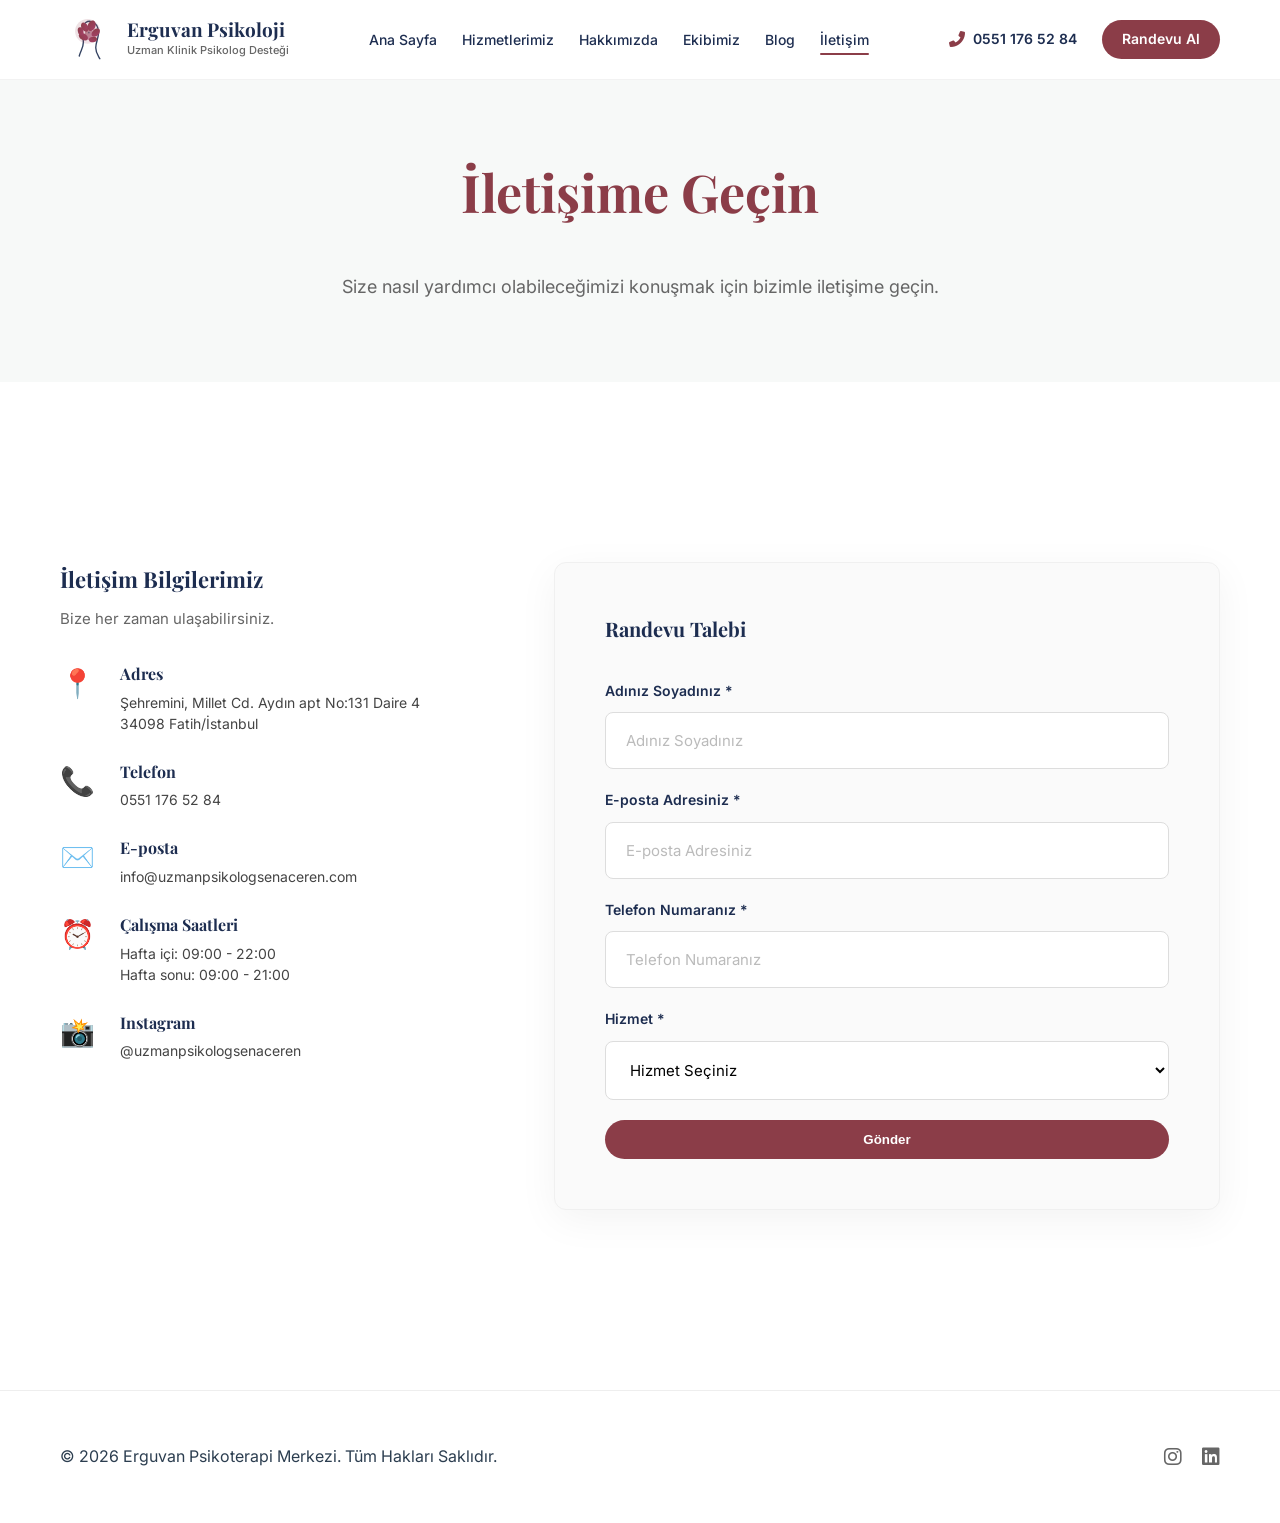
==== ERGUVAN PSİKOTERAPİ MERKEZİ/iletisim.html @ c724183a "Initial commit: Erguvan Psikoloji web sitesi (Temiz yükleme)" ====
<!DOCTYPE html>
<html lang="tr">

<head>
    <meta charset="UTF-8">
    <meta name="viewport" content="width=device-width, initial-scale=1.0">
    <title>İletişim | Erguvan Psikoterapi Merkezi</title>
    <link rel="preconnect" href="https://fonts.googleapis.com">
    <link rel="preconnect" href="https://fonts.gstatic.com" crossorigin>
    <link
        href="https://fonts.googleapis.com/css2?family=Inter:wght@400;600&family=Playfair+Display:wght@700&display=swap"
        rel="stylesheet">
    <link rel="stylesheet" href="https://cdnjs.cloudflare.com/ajax/libs/font-awesome/6.0.0/css/all.min.css">
    <link rel="stylesheet" href="css/style.css">
</head>

<body>

    <header class="scrolled">
        <div class="container nav-container">
            <!-- Sol: Logo ve Kurum Adı -->
            <div class="logo">
                <a href="index.html">
                    <img src="assets/images/logo.svg" alt="Erguvan Psikoloji Logo" class="header-logo">
                    <div class="logo-text">
                        <span class="name">Erguvan Psikoloji</span>
                        <span class="small">Uzman Klinik Psikolog Desteği</span>
                    </div>
                </a>
            </div>

            <!-- Orta: Ana Menü -->
            <nav class="main-nav">
                <ul class="nav-links">
                    <li><a href="index.html">Ana Sayfa</a></li>
                    <li><a href="index.html#hizmetler">Hizmetlerimiz</a></li>
                    <li><a href="index.html#hakkimizda">Hakkımızda</a></li>
                    <li><a href="index.html#ekibimiz">Ekibimiz</a></li>
                    <li><a href="index.html#blog">Blog</a></li>
                    <li><a href="iletisim.html" class="active">İletişim</a></li>
                </ul>
            </nav>

            <!-- Sağ: Randevu Al ve Telefon -->
            <div class="header-right">
                <a href="tel:05511765284" class="header-phone">
                    <i class="fas fa-phone-alt"></i>
                    <span>0551 176 52 84</span>
                </a>
                <a href="#randevu" class="btn btn-primary btn-sm">Randevu Al</a>
                <div class="mobile-toggle" style="display: none;">
                    <i class="fas fa-bars"></i>
                </div>
            </div>
        </div>
    </header>

    <section class="contact-hero">
        <div class="container text-center reveal">
            <h1>İletişime Geçin</h1>
            <p>Size nasıl yardımcı olabileceğimizi konuşmak için bizimle iletişime geçin.</p>
        </div>
    </section>

    <section id="randevu" class="contact-page">
        <div class="container">
            <div class="contact-grid">
                <!-- Sol Taraf: Bilgiler -->
                <div class="contact-info reveal">
                    <h3>İletişim Bilgilerimiz</h3>
                    <span class="subtitle">Bize her zaman ulaşabilirsiniz.</span>

                    <div class="info-card">
                        <span class="icon-img">📍</span>
                        <div>
                            <h4>Adres</h4>
                            <p>Şehremini, Millet Cd. Aydın apt No:131 Daire 4<br>34098 Fatih/İstanbul</p>
                        </div>
                    </div>
                    <div class="info-card">
                        <span class="icon-img">📞</span>
                        <div>
                            <h4>Telefon</h4>
                            <p>0551 176 52 84</p>
                        </div>
                    </div>
                    <div class="info-card">
                        <span class="icon-img">✉️</span>
                        <div>
                            <h4>E-posta</h4>
                            <p>info@uzmanpsikologsenaceren.com</p>
                        </div>
                    </div>
                    <div class="info-card">
                        <span class="icon-img">⏰</span>
                        <div>
                            <h4>Çalışma Saatleri</h4>
                            <p>Hafta içi: 09:00 - 22:00<br>Hafta sonu: 09:00 - 21:00</p>
                        </div>
                    </div>
                    <div class="info-card">
                        <span class="icon-img">📸</span>
                        <div>
                            <h4>Instagram</h4>
                            <p>@uzmanpsikologsenaceren</p>
                        </div>
                    </div>
                </div>

                <!-- Sağ Taraf: Form -->
                <div class="contact-form-container reveal">
                    <h3>Randevu Talebi</h3>
                    <form action="#" class="appointment-form">
                        <div class="form-group">
                            <label>Adınız Soyadınız *</label>
                            <input type="text" placeholder="Adınız Soyadınız" required>
                        </div>
                        <div class="form-group">
                            <label>E-posta Adresiniz *</label>
                            <input type="email" placeholder="E-posta Adresiniz" required>
                        </div>
                        <div class="form-group">
                            <label>Telefon Numaranız *</label>
                            <input type="tel" placeholder="Telefon Numaranız" required>
                        </div>
                        <div class="form-group">
                            <label>Hizmet *</label>
                            <select required>
                                <option value="" disabled selected>Hizmet Seçiniz</option>
                                <option value="bireysel">Bireysel Terapi</option>
                                <option value="cift">Çift ve Aile Terapisi</option>
                                <option value="cocuk">Çocuk ve Ergen Terapisi</option>
                                <option value="emdr">EMDR Terapisi</option>
                            </select>
                        </div>
                        <button type="submit" class="btn btn-primary w-100">Gönder</button>
                    </form>
                </div>
            </div>
        </div>
    </section>

    <footer>
        <div class="container">
            <div class="footer-bottom">
                <p>&copy; 2026 Erguvan Psikoterapi Merkezi. Tüm Hakları Saklıdır.</p>
                <div class="social-links">
                    <a href="#"><i class="fab fa-instagram"></i></a>
                    <a href="#"><i class="fab fa-linkedin"></i></a>
                </div>
            </div>
        </div>
    </footer>

    <script src="js/script.js"></script>
</body>

</html>
---- ERGUVAN PSİKOTERAPİ MERKEZİ/css/style.css ----
:root {
    /* Renk Paleti - Referans Görsele Göre */
    --primary-color: #8B3D48;
    /* Referanstaki Koyu Erguvan/Bordo tonu */
    --secondary-color: #1D2D50;
    /* Lacivert */
    --bg-color: #FFFFFF;
    --text-color: #2C3E50;
    --light-text: #666666;
    --accent-color: #FDF4F5;
    /* Çok açık pembe fon */
    --white: #ffffff;
    --shadow: 0 10px 40px rgba(0, 0, 0, 0.05);
    --border-radius: 12px;
    --transition: all 0.3s ease;
}

* {
    margin: 0;
    padding: 0;
    box-sizing: border-box;
}

body {
    font-family: 'Inter', sans-serif;
    background-color: var(--bg-color);
    color: var(--text-color);
    line-height: 1.6;
    overflow-x: hidden;
}

h1,
h2,
h3,
h4 {
    font-family: 'Playfair Display', serif;
    font-weight: 700;
}

a {
    text-decoration: none;
    color: inherit;
    transition: var(--transition);
}

ul {
    list-style: none;
}

img {
    max-width: 100%;
    height: auto;
    display: block;
}

/* Section Title */
.section-title {
    text-align: center;
    margin-bottom: 60px;
}

.section-title h2 {
    font-size: 36px;
    margin-bottom: 15px;
    color: var(--text-color);
}

.section-title .line {
    width: 60px;
    height: 3px;
    background: var(--primary-color);
    margin: 0 auto 20px;
    border-radius: 2px;
}

.section-title p {
    color: var(--light-text);
    max-width: 600px;
    margin: 0 auto;
}

/* Services */
.services {
    background-color: var(--white);
}

.services-grid {
    display: grid;
    grid-template-columns: repeat(auto-fit, minmax(250px, 1fr));
    gap: 30px;
}

.icon-box {
    width: 60px;
    height: 60px;
    background-color: #f7f9f8;
    border-radius: 15px;
    display: flex;
    align-items: center;
    justify-content: center;
    margin-bottom: 20px;
    color: var(--primary-color);
    font-size: 24px;
    transition: var(--transition);
}

.card:hover .icon-box {
    background-color: var(--primary-color);
    color: var(--white);
}

.card h3 {
    margin-bottom: 15px;
    font-size: 20px;
}

.card p {
    color: var(--light-text);
    font-size: 15px;
}

/* About Section */
.about-grid {
    display: grid;
    grid-template-columns: 1fr 1fr;
    gap: 80px;
    align-items: center;
}

.about-image img {
    border-radius: var(--border-radius);
    box-shadow: var(--shadow);
}

.about-content h2 {
    font-size: 36px;
    margin-bottom: 20px;
}

.about-content p {
    margin-bottom: 25px;
    color: var(--light-text);
}

.check-list {
    margin-bottom: 30px;
}

.check-list li {
    display: flex;
    align-items: center;
    gap: 15px;
    margin-bottom: 12px;
    font-weight: 500;
}

.check-list i {
    color: var(--primary-color);
}

/* Certificates */
.cert-slider {
    display: flex;
    gap: 30px;
    justify-content: center;
    flex-wrap: wrap;
}

.cert-card {
    text-align: center;
    width: 300px;
}

.cert-card img {
    border-radius: 15px;
    margin-bottom: 15px;
    transition: var(--transition);
}

.cert-card:hover img {
    transform: scale(1.05);
}

/* Testimonials */
.testimonials {
    background-color: #f7f9f8;
}

.testimonials-grid {
    display: grid;
    grid-template-columns: 1fr 1fr;
    gap: 30px;
}

.testimonial-card {
    background: var(--white);
    padding: 40px;
    border-radius: var(--border-radius);
    box-shadow: var(--shadow);
    position: relative;
}

.quote {
    color: var(--primary-color);
    font-size: 30px;
    margin-bottom: 20px;
    opacity: 0.3;
}

.user-info {
    margin-top: 25px;
    display: flex;
    flex-direction: column;
}

.user-info strong {
    font-size: 18px;
}

.user-info span {
    color: var(--light-text);
    font-size: 14px;
}

/* Blog */
.blog-grid {
    display: grid;
    grid-template-columns: 1fr 1fr;
    gap: 30px;
}

.blog-card {
    background: var(--white);
    border-radius: var(--border-radius);
    overflow: hidden;
    box-shadow: var(--shadow);
}

/* Logo Placeholder */
.logo a img.placeholder {
    height: 60px;
}

.blog-card img {
    width: 100%;
    height: 250px;
    object-fit: crop;
}

.blog-content {
    padding: 30px;
}

.blog-content span {
    color: var(--primary-color);
    font-size: 13px;
    font-weight: 600;
    text-transform: uppercase;
}

.blog-content h3 {
    margin: 15px 0;
    font-size: 22px;
}

.read-more {
    display: flex;
    align-items: center;
    gap: 10px;
    color: var(--primary-color);
    font-weight: 600;
}

/* Location */
.location-grid {
    display: grid;
    grid-template-columns: 1.5fr 1fr;
    gap: 50px;
    align-items: center;
}

.contact-info-box h2 {
    margin-bottom: 25px;
}

.info-item {
    display: flex;
    gap: 20px;
    margin-bottom: 20px;
}

.info-item i {
    color: var(--primary-color);
    font-size: 20px;
    margin-top: 5px;
}

/* Footer */
footer {
    padding: 50px 0;
    background: #fff;
    border-top: 1px solid #eee;
}

/* Header & Navigation */
header {
    position: fixed;
    top: 0;
    left: 0;
    width: 100%;
    background: rgba(255, 255, 255, 0.98);
    backdrop-filter: blur(15px);
    z-index: 1000;
    padding: 12px 0;
    /* Compact height */
    border-bottom: 1px solid rgba(0, 0, 0, 0.05);
    /* Subtle bottom line */
    transition: var(--transition);
}

header.scrolled {
    padding: 8px 0;
    box-shadow: 0 4px 20px rgba(0, 0, 0, 0.04);
}

.nav-container {
    display: flex;
    justify-content: space-between;
    align-items: center;
}

/* Sol: Logo Bölümü */
.logo a {
    display: flex;
    align-items: center;
    gap: 12px;
}

.header-logo {
    height: 55px;
    /* Slightly larger for SVG clarity */
    width: auto;
    object-fit: contain;
    transition: var(--transition);
}

header.scrolled .header-logo {
    height: 48px;
}

.logo-text {
    display: flex;
    flex-direction: column;
}

.logo-text .name {
    font-size: 19px;
    font-weight: 700;
    color: var(--secondary-color);
    line-height: 1.1;
    font-family: 'Playfair Display', serif;
}

.logo-text .small {
    font-size: 11px;
    color: var(--light-text);
    font-weight: 500;
    margin-top: 2px;
}

/* Orta: Menü Bölümü */
.nav-links {
    display: flex;
    gap: 25px;
    align-items: center;
}

.nav-links a {
    font-size: 14px;
    font-weight: 500;
    color: var(--secondary-color);
    padding: 5px 0;
    position: relative;
    transition: var(--transition);
}

.nav-links a:hover {
    color: var(--primary-color);
}

.nav-links a.active::after {
    content: '';
    position: absolute;
    bottom: -2px;
    left: 0;
    width: 100%;
    height: 2px;
    background-color: var(--primary-color);
    border-radius: 2px;
}

/* Sağ: CTA Bölümü */
.header-right {
    display: flex;
    align-items: center;
    gap: 25px;
}

.header-phone {
    display: flex;
    align-items: center;
    gap: 8px;
    color: var(--secondary-color);
    font-weight: 600;
    font-size: 14px;
    transition: var(--transition);
}

.header-phone i {
    color: var(--primary-color);
    font-size: 16px;
}

.header-phone:hover {
    color: var(--primary-color);
}

.btn-sm {
    padding: 8px 20px !important;
    font-size: 14px !important;
}

/* Responsive Menü İkonu */
.mobile-toggle {
    display: none;
    font-size: 20px;
    color: var(--secondary-color);
    cursor: pointer;
}

.footer-bottom {
    display: flex;
    justify-content: space-between;
    align-items: center;
}

.social-links {
    display: flex;
    gap: 20px;
}

.social-links a {
    font-size: 20px;
    color: var(--light-text);
}

.social-links a:hover {
    color: var(--primary-color);
}

/* Contact Page Specific Styles */
.contact-hero {
    padding: 150px 0 80px;
    background: #f7f9f8;
    text-align: center;
}

.contact-hero h1 {
    font-family: 'Playfair Display', serif;
    color: var(--primary-color);
    font-size: 52px;
    margin-bottom: 40px;
}

.contact-hero p {
    color: var(--light-text);
    font-size: 18px;
}

.contact-info h3 {
    font-size: 22px;
    margin-bottom: 10px;
    color: var(--secondary-color);
}

.contact-info .subtitle {
    font-size: 15px;
    color: var(--light-text);
    margin-bottom: 30px;
    display: block;
}

.contact-grid {
    display: grid;
    grid-template-columns: 1fr 1.5fr;
    gap: 50px;
    padding: 80px 0;
}

.info-card {
    display: flex;
    gap: 20px;
    margin-bottom: 25px;
    align-items: flex-start;
}

.info-card i {
    width: 50px;
    height: 50px;
    background: var(--white);
    box-shadow: var(--shadow);
    border-radius: 12px;
    display: flex;
    align-items: center;
    justify-content: center;
    color: var(--primary-color);
    font-size: 20px;
}

.info-card .icon-img {
    font-size: 28px;
    width: 40px;
    height: 40px;
}

.info-card h4 {
    font-size: 16px;
    font-weight: 700;
    margin-bottom: 5px;
    color: var(--secondary-color);
}

.info-card p {
    font-size: 14px;
    line-height: 1.5;
    color: #444;
}

/* Randevu Formu Refinement */
.contact-form-container {
    background: #FAFAFA;
    border: 1px solid #F0F0F0;
    padding: 50px;
    border-radius: var(--border-radius);
    box-shadow: var(--shadow);
}

.contact-form-container h3 {
    font-size: 20px;
    font-weight: 700;
    color: var(--secondary-color);
    margin-bottom: 35px;
}

.form-group {
    margin-bottom: 20px;
}

.form-group label {
    display: block;
    font-size: 14px;
    font-weight: 600;
    color: var(--secondary-color);
    margin-bottom: 10px;
}

.form-group input,
.form-group select,
.form-group textarea {
    width: 100%;
    padding: 18px 20px;
    border: 1px solid #DDD;
    background: #FFF;
    border-radius: 8px;
    font-family: inherit;
    font-size: 15px;
    transition: var(--transition);
}

.form-group input::placeholder,
.form-group select::placeholder {
    color: #BBB;
}

.form-group input:focus,
.form-group select:focus,
.form-group textarea:focus {
    border-color: var(--primary-color);
    outline: none;
}

.w-100 {
    width: 100%;
}

.text-center {
    text-align: center;
}

/* Team Section */
.team-grid {
    display: flex;
    justify-content: center;
    gap: 30px;
}

.team-card {
    text-align: center;
    max-width: 300px;
}

.team-card img {
    width: 250px;
    height: 250px;
    border-radius: 50%;
    object-fit: cover;
    margin-bottom: 20px;
    border: 5px solid var(--accent-color);
    transition: var(--transition);
}

.team-card:hover img {
    transform: scale(1.05);
    border-color: var(--secondary-color);
}

.team-info h3 {
    font-size: 22px;
    margin-bottom: 5px;
}

.team-info span {
    color: var(--secondary-color);
    font-weight: 600;
    font-size: 14px;
}

@media (max-width: 992px) {
    .contact-grid {
        grid-template-columns: 1fr;
    }
}

@media (max-width: 992px) {

    .testimonials-grid,
    .blog-grid,
    .location-grid {
        grid-template-columns: 1fr;
    }

    .footer-bottom {
        flex-direction: column;
        gap: 20px;
        text-align: center;
    }
}

.container {
    max-width: 1200px;
    margin: 0 auto;
    padding: 0 20px;
}

section {
    padding: 100px 0;
}

.btn {
    display: inline-block;
    padding: 12px 30px;
    border-radius: 30px;
    font-weight: 600;
    cursor: pointer;
    transition: var(--transition);
    border: none;
    text-align: center;
}

.btn-primary {
    background-color: var(--primary-color);
    color: var(--white);
}

.btn-primary:hover {
    background-color: #7a8464;
    transform: translateY(-3px);
    box-shadow: 0 5px 15px rgba(142, 151, 117, 0.3);
}

.btn-secondary {
    background-color: var(--secondary-color);
    color: var(--white);
}

.card {
    background: var(--white);
    border-radius: var(--border-radius);
    padding: 30px;
    box-shadow: var(--shadow);
    transition: var(--transition);
}

.card:hover {
    transform: translateY(-10px);
    box-shadow: 0 15px 40px rgba(0, 0, 0, 0.08);
}

/* Scroll Animasyon Hazýrlýðý */
.reveal {
    opacity: 0;
    transform: translateY(30px);
    transition: all 0.8s ease-out;
}

.reveal.active {
    opacity: 1;
    transform: translateY(0);
}
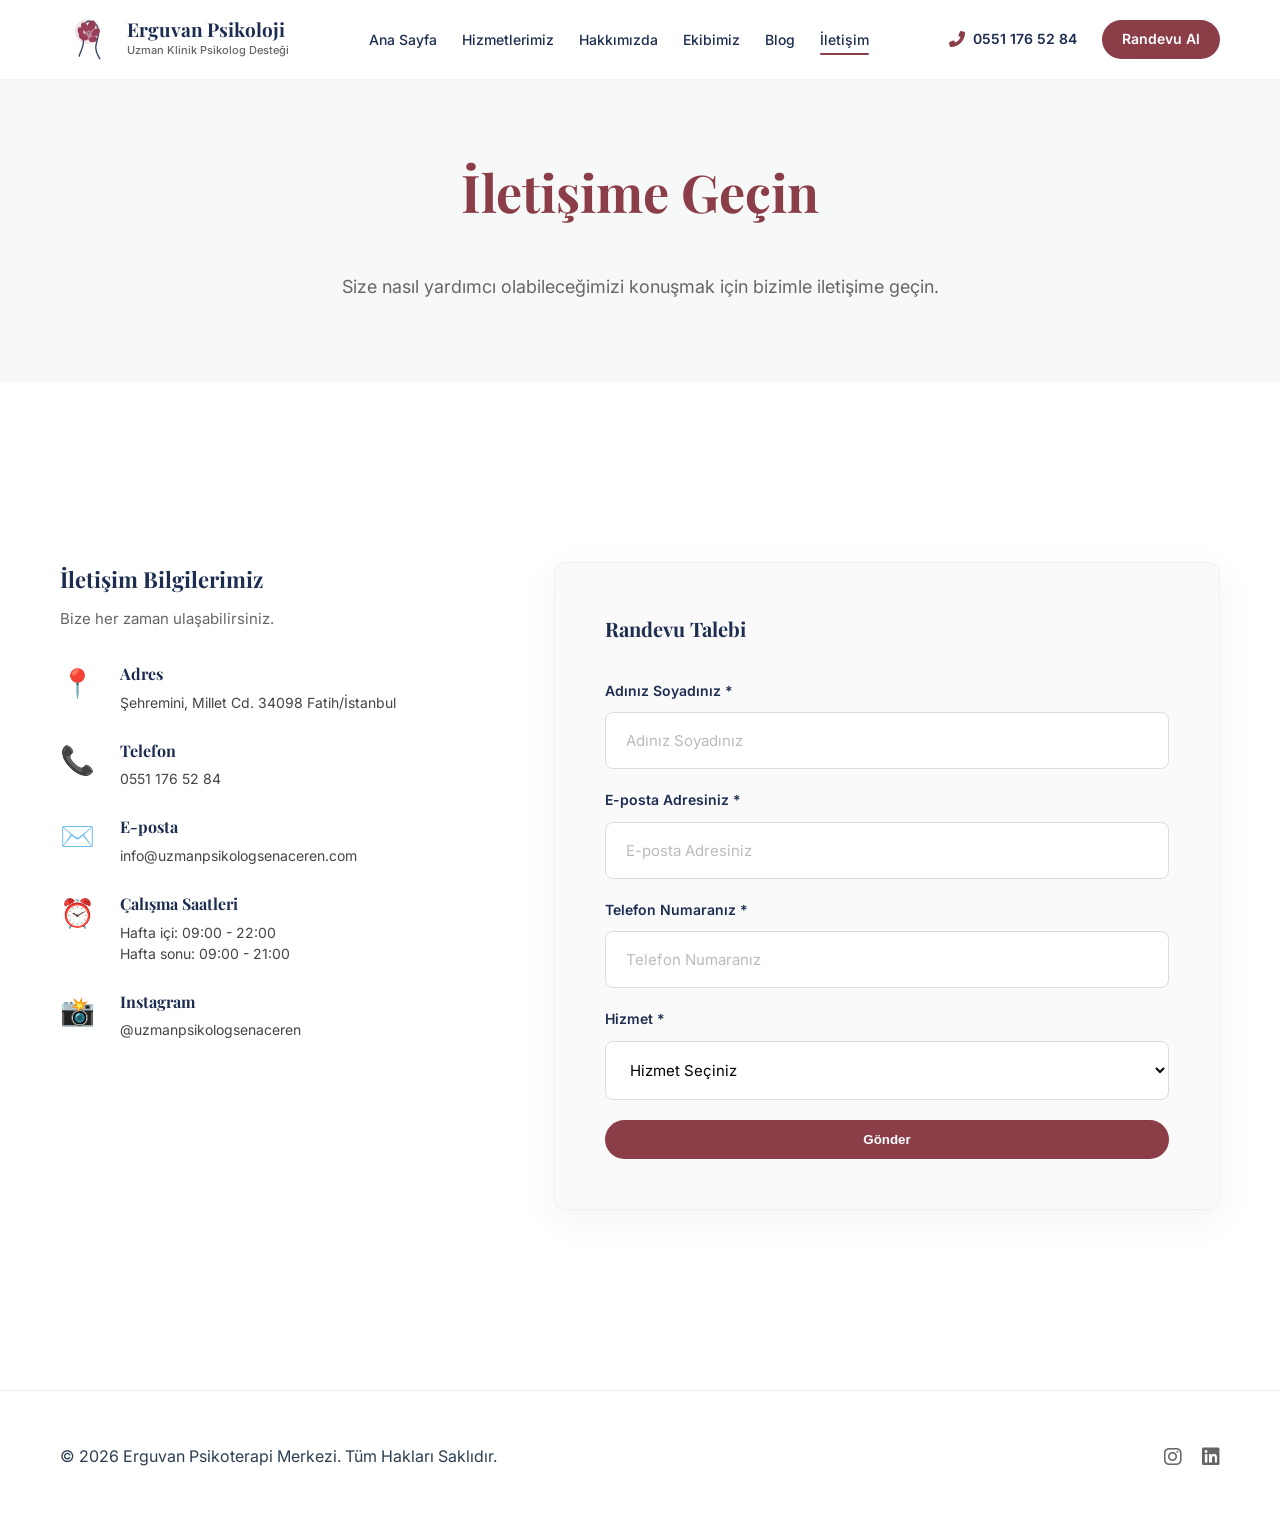
==== commit dabbaac7: "Admin paneli 404 ve WSOD hatasi giderildi, sunucu temizligi yapildi ve gecici scriptler silindi" ====
--- a/ERGUVAN PSİKOTERAPİ MERKEZİ/iletisim.html
+++ b/ERGUVAN PSİKOTERAPİ MERKEZİ/iletisim.html
@@ -74,7 +74,7 @@
                         <span class="icon-img">📍</span>
                         <div>
                             <h4>Adres</h4>
-                            <p>Şehremini, Millet Cd. Aydın apt No:131 Daire 4<br>34098 Fatih/İstanbul</p>
+                            <p>Şehremini, Millet Cd. 34098 Fatih/İstanbul</p>
                         </div>
                     </div>
                     <div class="info-card">
